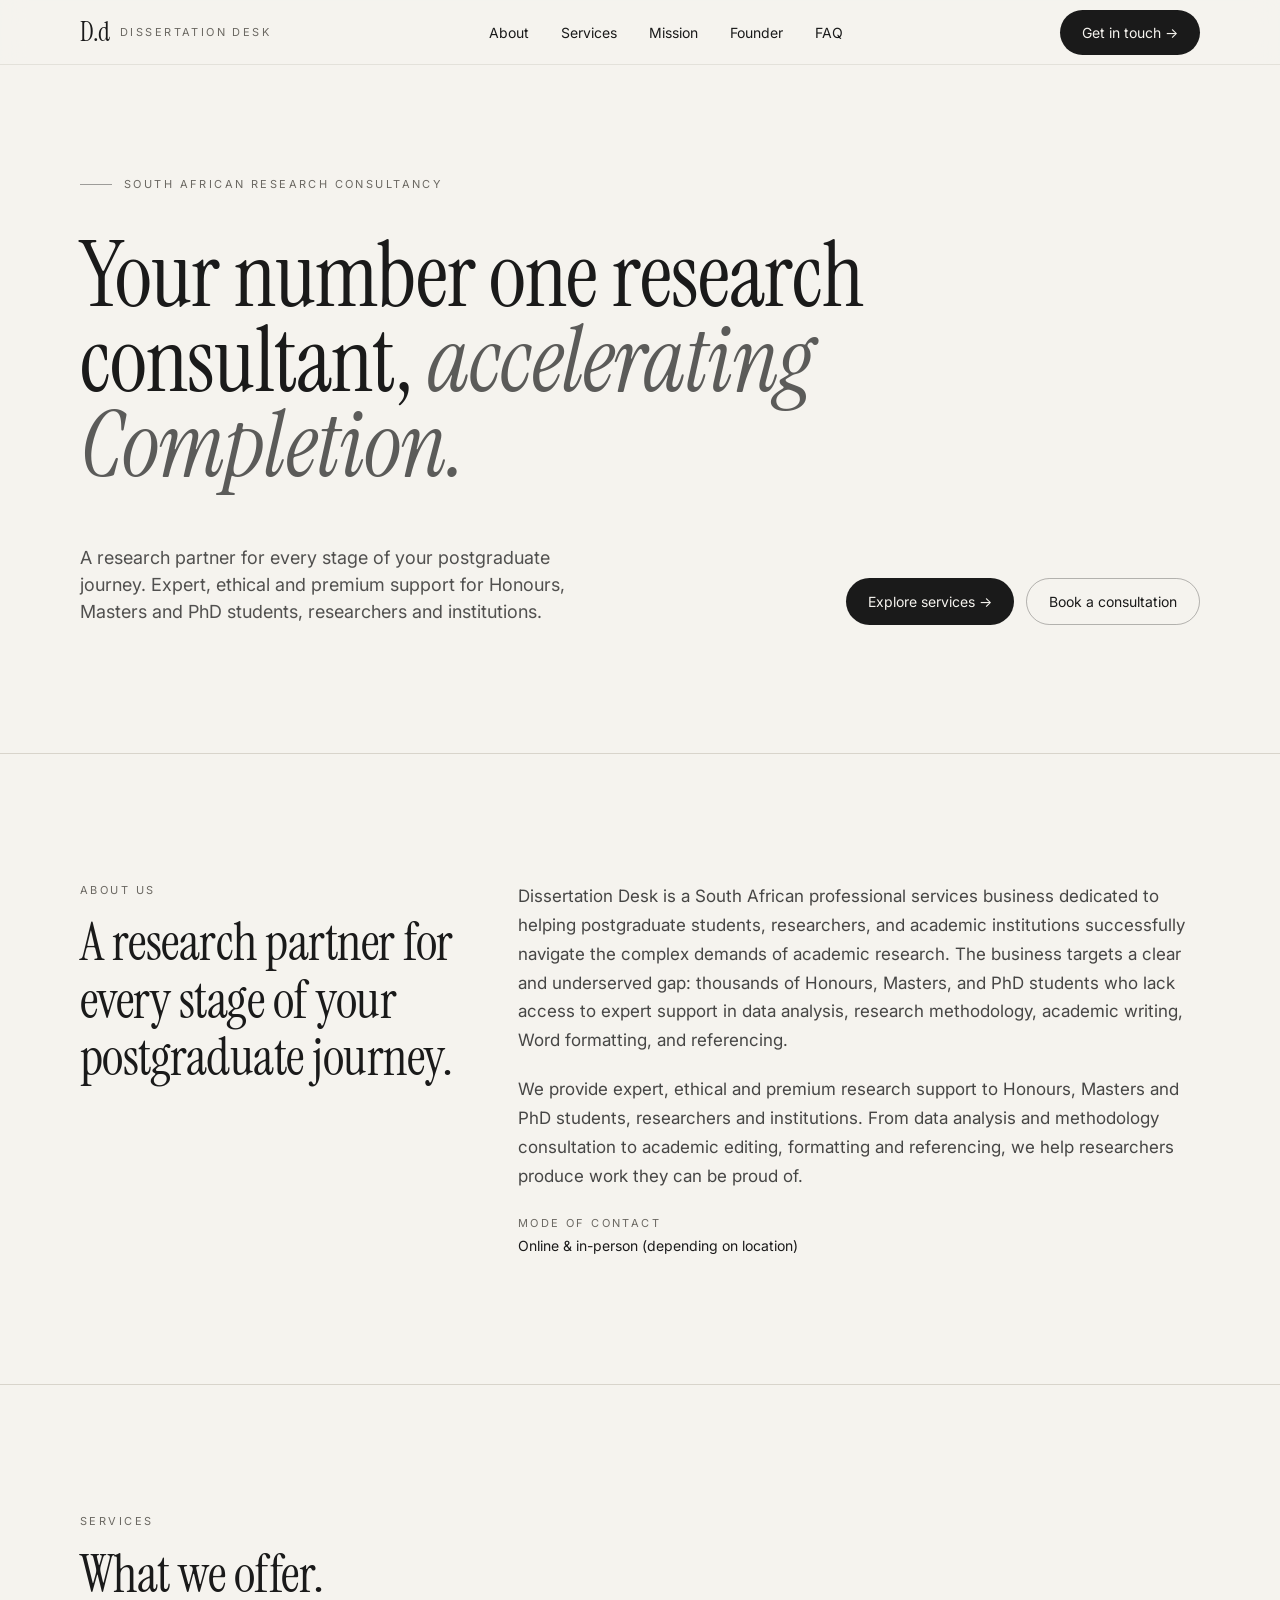
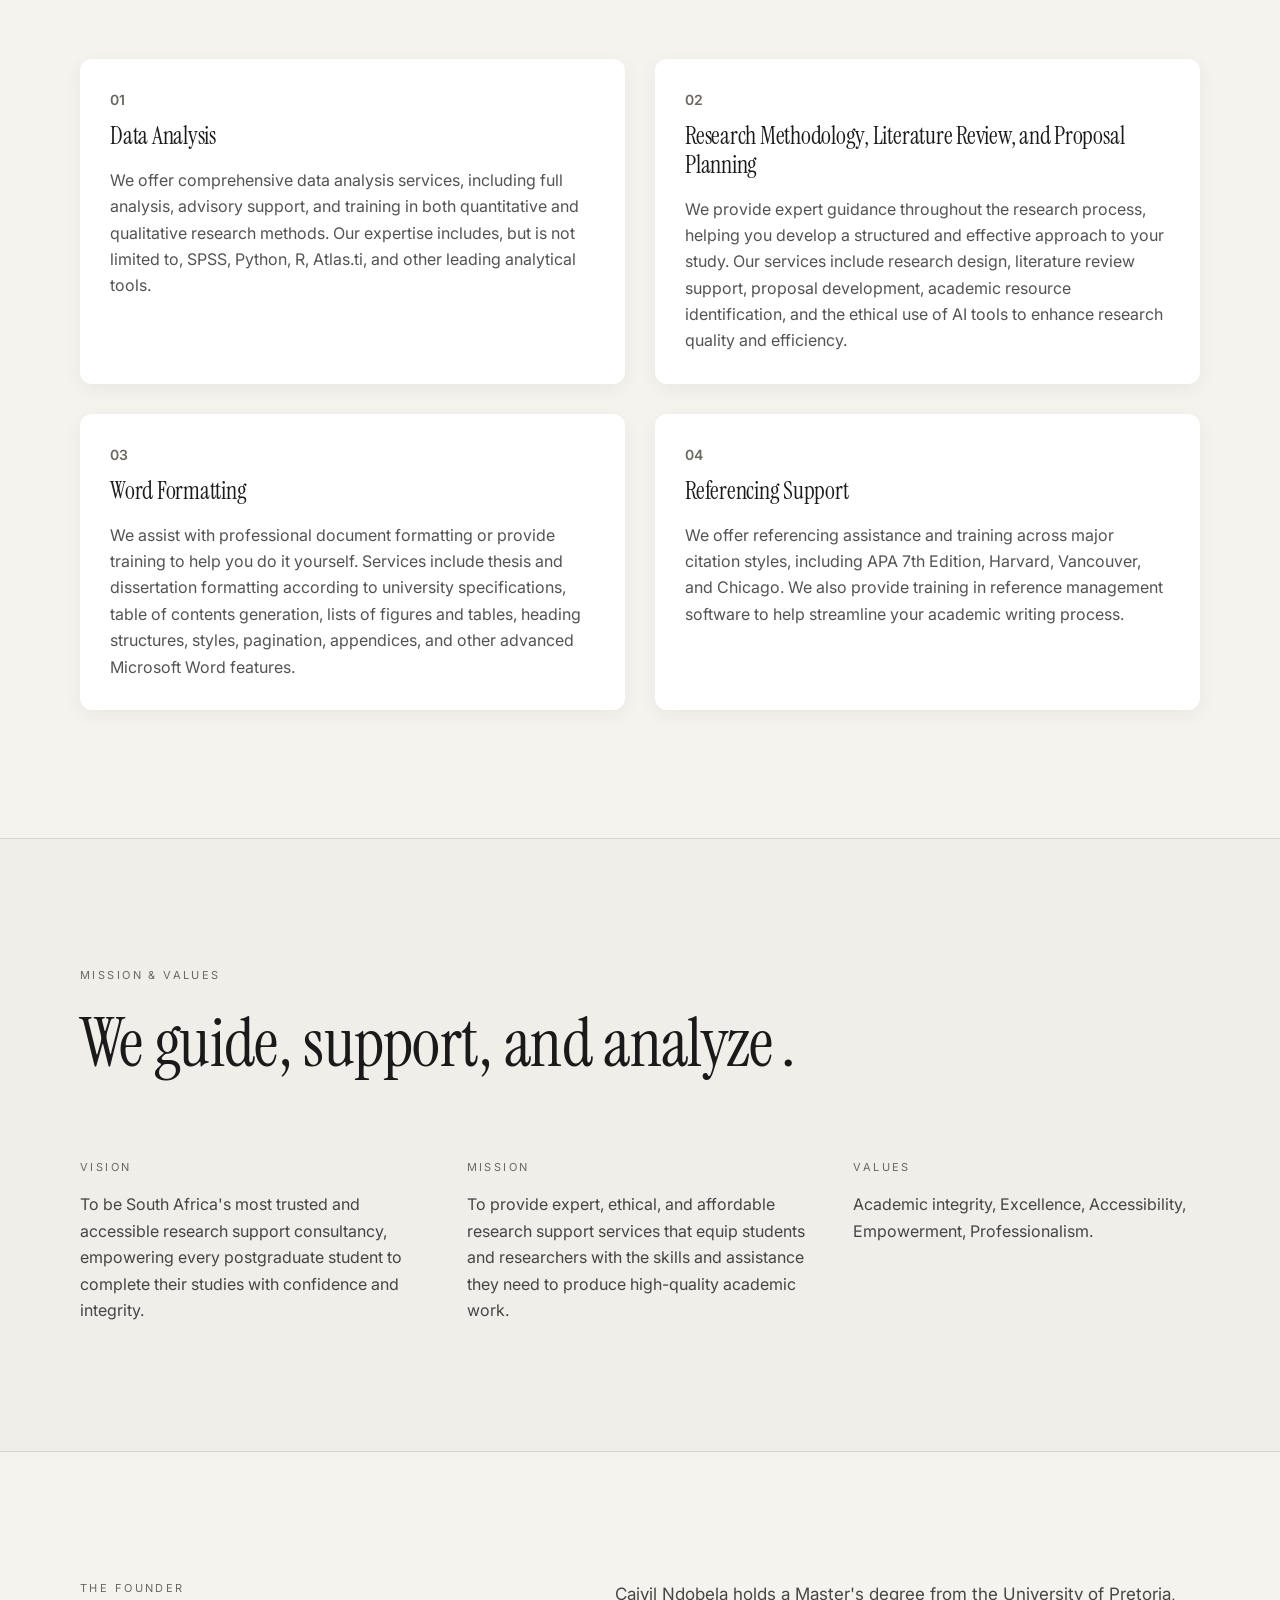
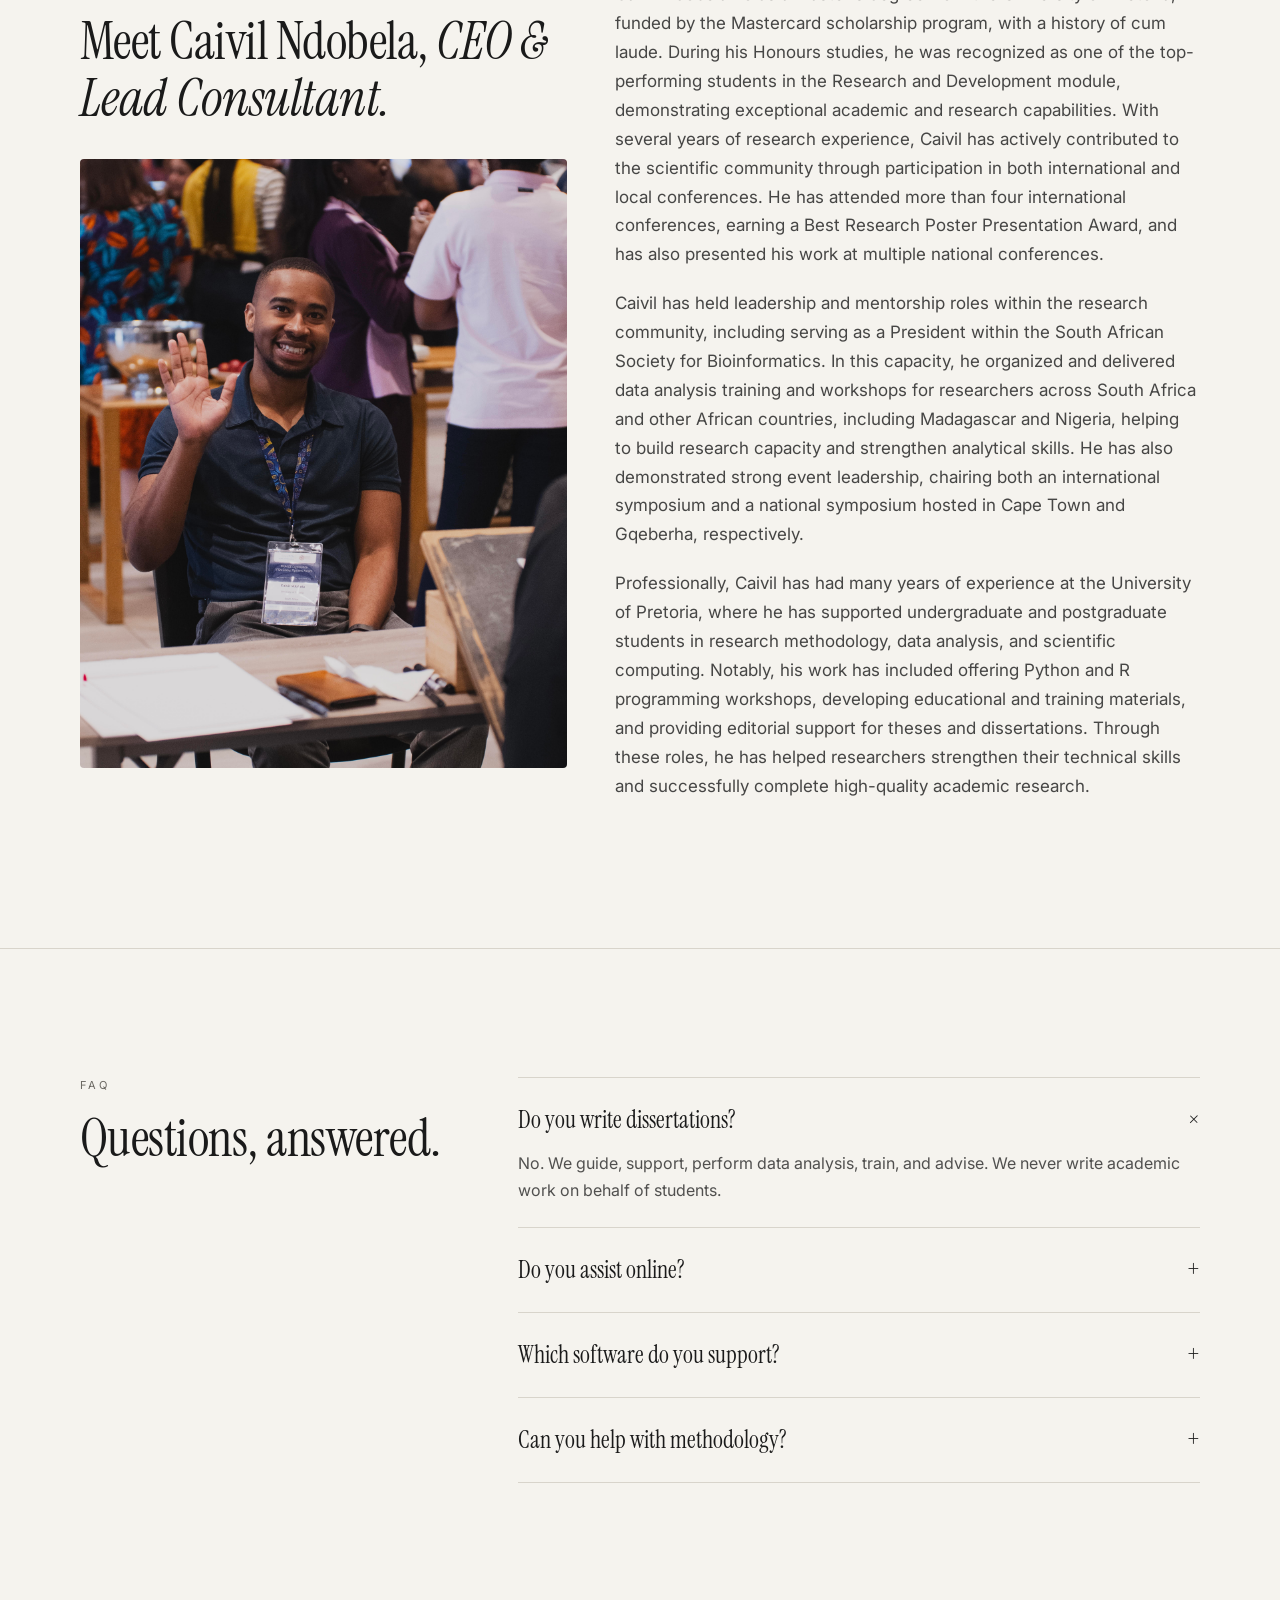
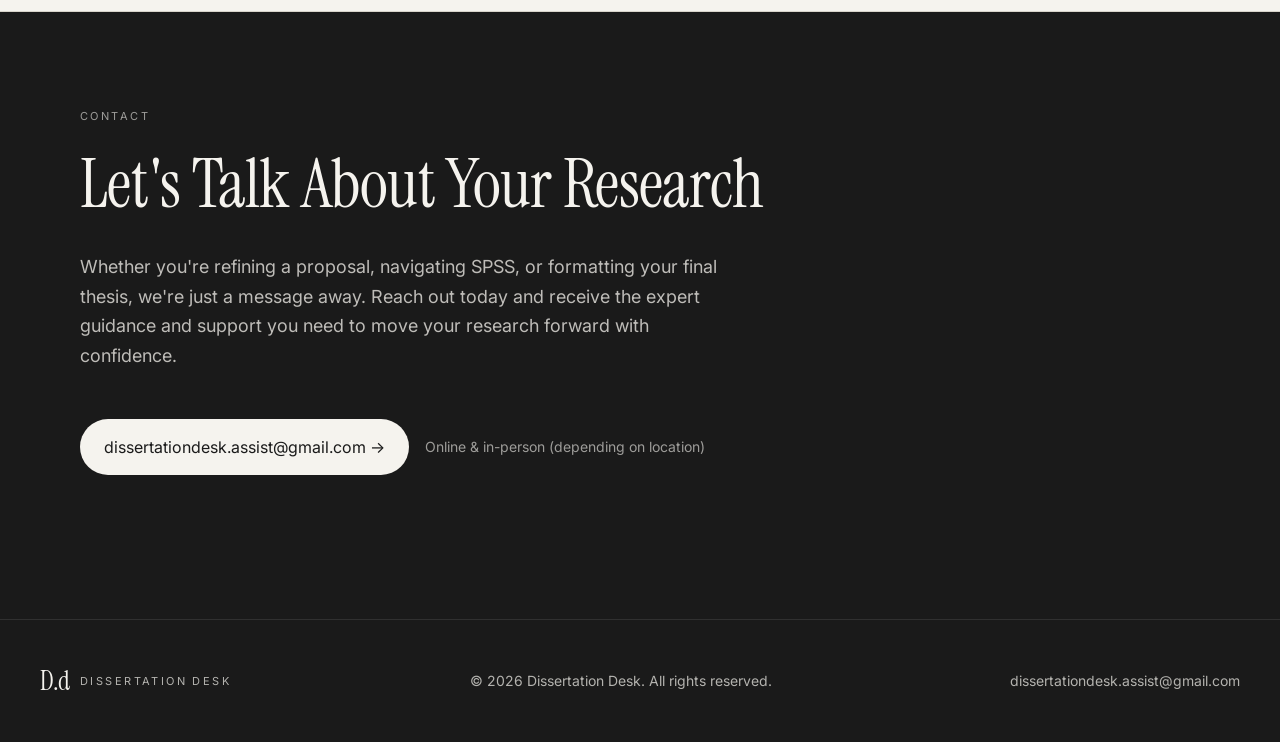
==== dissertation-desk.html @ 5c67026b "Add files via upload" ====
<!doctype html>
<html lang="en">
<head>
<meta charset="utf-8" />
<meta name="viewport" content="width=device-width,initial-scale=1" />
<title>Dissertation Desk | Research Consultancy</title>
<meta name="description" content="Your number one research consultant, accelerating Completion." />
<link rel="preconnect" href="https://fonts.googleapis.com">
<link rel="preconnect" href="https://fonts.gstatic.com" crossorigin>
<link href="https://fonts.googleapis.com/css2?family=Instrument+Serif:ital@0;1&family=Inter:wght@300;400;500;600&display=swap" rel="stylesheet">
<link rel="stylesheet" href="dissertation-desk.css" />
</head>
<body>
<header class="nav">
  <div class="container nav-inner">
    <a href="#top" class="brand"><span class="brand-mark">D.d</span><span class="brand-label">Dissertation Desk</span></a>
    <nav class="nav-links">
      <a href="#about">About</a><a href="#services">Services</a><a href="#mission">Mission</a><a href="#founder">Founder</a><a href="#faq">FAQ</a>
    </nav>
    <a href="#contact" class="btn btn-dark">Get in touch →</a>
  </div>
</header>

<main id="top">
  <section class="hero">
    <div class="container">
      <div class="eyebrow"><span class="rule"></span>South African Research Consultancy</div>
      <h1 class="display hero-title">Your number one research consultant, <em>accelerating Completion.</em></h1>
      <div class="hero-grid">
        <p class="lead">A research partner for every stage of your postgraduate journey. Expert, ethical and premium support for Honours, Masters and PhD students, researchers and institutions.</p>
        <div class="hero-cta">
          <a href="#services" class="btn btn-dark">Explore services →</a>
          <a href="#contact" class="btn btn-ghost">Book a consultation</a>
        </div>
      </div>
    </div>
  </section>


  <section id="about" class="section">
    <div class="container two-col">
      <div>
        <div class="eyebrow">About us</div>
        <h2 class="display section-title">A research partner for every stage of your postgraduate journey.</h2>
      </div>
      <div class="prose">
        <p>Dissertation Desk is a South African professional services business dedicated to helping postgraduate students, researchers, and academic institutions successfully navigate the complex demands of academic research. The business targets a clear and underserved gap: thousands of Honours, Masters, and PhD students who lack access to expert support in data analysis, research methodology, academic writing, Word formatting, and referencing.</p>
        <p>We provide expert, ethical and premium research support to Honours, Masters and PhD students, researchers and institutions. From data analysis and methodology consultation to academic editing, formatting and referencing, we help researchers produce work they can be proud of.</p>
        <div class="meta"><div class="eyebrow">Mode of contact</div><div>Online &amp; in-person (depending on location)</div></div>
      </div>
    </div>
  </section>

  <section id="services" class="section">
    <div class="container">
      <div class="eyebrow">Services</div>
      <h2 class="display section-title">What we offer.</h2>
      <div class="services">
        <article><span class="num">01</span><h3 class="display">Data Analysis</h3><p>We offer comprehensive data analysis services, including full analysis, advisory support, and training in both quantitative and qualitative research methods. Our expertise includes, but is not limited to, SPSS, Python, R, Atlas.ti, and other leading analytical tools.</p></article>
        <article><span class="num">02</span><h3 class="display">Research Methodology, Literature Review, and Proposal Planning</h3><p>We provide expert guidance throughout the research process, helping you develop a structured and effective approach to your study. Our services include research design, literature review support, proposal development, academic resource identification, and the ethical use of AI tools to enhance research quality and efficiency.</p></article>
        <article><span class="num">03</span><h3 class="display">Word Formatting</h3><p>We assist with professional document formatting or provide training to help you do it yourself. Services include thesis and dissertation formatting according to university specifications, table of contents generation, lists of figures and tables, heading structures, styles, pagination, appendices, and other advanced Microsoft Word features.</p></article>
        <article><span class="num">04</span><h3 class="display">Referencing Support</h3><p>We offer referencing assistance and training across major citation styles, including APA 7th Edition, Harvard, Vancouver, and Chicago. We also provide training in reference management software to help streamline your academic writing process.</p></article>
      </div>
    </div>
  </section>

  <section id="mission" class="section section-tint">
    <div class="container">
      <div class="eyebrow">Mission &amp; values</div>
      <h2 class="display mission-title">We guide, support, and analyze <em></em>.</h2>
      <div class="three-col">
        <div><div class="eyebrow">Vision</div><p>To be South Africa's most trusted and accessible research support consultancy, empowering every postgraduate student to complete their studies with confidence and integrity.</p></div>
        <div><div class="eyebrow">Mission</div><p>To provide expert, ethical, and affordable research support services that equip students and researchers with the skills and assistance they need to produce high-quality academic work.</p></div>
        <div><div class="eyebrow">Values</div><p>Academic integrity, Excellence, Accessibility, Empowerment, Professionalism.</p></div>
      </div>
    </div>
  </section>

  <section id="founder" class="section">
    <div class="container founder-grid">
      <div>
        <div class="eyebrow">The founder</div>
        <h2 class="display section-title">Meet Caivil Ndobela, <em>CEO &amp; Lead Consultant.</em></h2>
        <div class="founder-photo"><img src="caivil.jpg" alt="Caivil Ndobela" /></div>
      </div>
      <div class="prose">
        <p>Caivil Ndobela holds a Master's degree from the University of Pretoria, funded by the Mastercard scholarship program, with a history of cum laude. During his Honours studies, he was recognized as one of the top-performing students in the Research and Development module, demonstrating exceptional academic and research capabilities. With several years of research experience, Caivil has actively contributed to the scientific community through participation in both international and local conferences. He has attended more than four international conferences, earning a Best Research Poster Presentation Award, and has also presented his work at multiple national conferences.</p>
        <p>Caivil has held leadership and mentorship roles within the research community, including serving as a President within the South African Society for Bioinformatics. In this capacity, he organized and delivered data analysis training and workshops for researchers across South Africa and other African countries, including Madagascar and Nigeria, helping to build research capacity and strengthen analytical skills. He has also demonstrated strong event leadership, chairing both an international symposium and a national symposium hosted in Cape Town and Gqeberha, respectively.</p>
        <p>Professionally, Caivil has had many years of experience at the University of Pretoria, where he has supported undergraduate and postgraduate students in research methodology, data analysis, and scientific computing. Notably, his work has included offering Python and R programming workshops, developing educational and training materials, and providing editorial support for theses and dissertations. Through these roles, he has helped researchers strengthen their technical skills and successfully complete high-quality academic research.</p>
      </div>
    </div>
  </section>

  <section id="faq" class="section">
    <div class="container two-col">
      <div><div class="eyebrow">FAQ</div><h2 class="display section-title">Questions, answered.</h2></div>
      <div class="faq">
        <details open><summary>Do you write dissertations?</summary><p>No. We guide, support, perform data analysis, train, and advise. We never write academic work on behalf of students.</p></details>
        <details><summary>Do you assist online?</summary><p>Yes. We support researchers throughout South Africa and internationally through online consultations.</p></details>
        <details><summary>Which software do you support?</summary><p>SPSS, Python, R, Atlas.ti, Excel, and other research tools.</p></details>
        <details><summary>Can you help with methodology?</summary><p>Yes. We assist with research design, proposal planning, literature reviews, and methodological decisions.</p></details>
      </div>
    </div>
  </section>

  <section id="contact" class="contact">
    <div class="container">
      <div class="eyebrow light">Contact</div>
      <h2 class="display contact-title">Let's Talk About Your Research</h2>
      <p class="contact-lead">Whether you're refining a proposal, navigating SPSS, or formatting your final thesis, we're just a message away. Reach out today and receive the expert guidance and support you need to move your research forward with confidence.</p>
      <div class="contact-cta">
        <a class="btn btn-cream" href="mailto:dissertationdesk.assist@gmail.com">dissertationdesk.assist@gmail.com →</a>
        <span class="muted">Online &amp; in-person (depending on location)</span>
      </div>
    </div>
  </section>
</main>

<footer class="footer">
  <div class="container footer-inner">
    <div class="brand"><span class="brand-mark light">D.d</span><span class="brand-label light">Dissertation Desk</span></div>
    <div>© <span id="y"></span> Dissertation Desk. All rights reserved.</div>
    <a href="mailto:dissertationdesk.assist@gmail.com">dissertationdesk.assist@gmail.com</a>
  </div>
</footer>
<script>document.getElementById('y').textContent=new Date().getFullYear();</script>
</body>
</html>
---- dissertation-desk.css ----
:root{
  --cream:#f5f3ee;
  --ink:#1a1a1a;
  --muted:#6b6862;
  --rule:#d8d4cb;
}
*{box-sizing:border-box;margin:0;padding:0;border-color:var(--rule)}
html{scroll-behavior:smooth}
body{font-family:"Inter",system-ui,sans-serif;background:var(--cream);color:var(--ink);-webkit-font-smoothing:antialiased;line-height:1.5}
.display{font-family:"Instrument Serif",Georgia,serif;font-weight:400;letter-spacing:-0.01em}
.container{max-width:1200px;margin:0 auto;padding:0 24px}
@media(min-width:1024px){.container{padding:0 40px}}

.eyebrow{font-size:11px;letter-spacing:0.22em;text-transform:uppercase;color:var(--muted);display:flex;align-items:center;gap:12px}
.eyebrow.light{color:rgba(245,243,238,.6)}
.eyebrow .rule{display:inline-block;height:1px;width:32px;background:rgba(26,26,26,.4)}

a{color:inherit;text-decoration:none}
.btn{display:inline-flex;align-items:center;gap:8px;padding:12px 22px;border-radius:999px;font-size:14px;transition:opacity .2s,background .2s}
.btn-dark{background:var(--ink);color:var(--cream)}
.btn-dark:hover{opacity:.9}
.btn-ghost{border:1px solid rgba(26,26,26,.3)}
.btn-ghost:hover{background:rgba(26,26,26,.05)}
.btn-cream{background:var(--cream);color:var(--ink);padding:16px 24px;font-size:16px}

.nav{position:fixed;top:0;left:0;right:0;z-index:50;background:rgba(245,243,238,.75);backdrop-filter:blur(12px);border-bottom:1px solid rgba(216,212,203,.6)}
.nav-inner{height:64px;display:flex;align-items:center;justify-content:space-between}
.brand{display:flex;align-items:center;gap:10px}
.brand-mark{font-family:"Instrument Serif",serif;font-size:26px;line-height:1}
.brand-mark.light{color:var(--cream)}
.brand-label{font-size:11px;letter-spacing:0.22em;text-transform:uppercase;color:var(--muted)}
.brand-label.light{color:rgba(245,243,238,.7)}
.nav-links{display:none;gap:32px;font-size:14px}
.nav-links a:hover{opacity:.6}
@media(min-width:768px){.nav-links{display:flex}}

.hero{padding:144px 0 96px;border-bottom:1px solid var(--rule)}
@media(min-width:1024px){.hero{padding:176px 0 128px}}
.hero-title{font-size:clamp(44px,7vw,104px);line-height:.95;max-width:1000px;margin-top:40px}
.hero-title em{font-style:italic;color:rgba(26,26,26,.7)}
.hero-grid{margin-top:56px;display:grid;gap:40px;align-items:end}
@media(min-width:768px){.hero-grid{grid-template-columns:1fr 1fr}}
.lead{font-size:18px;color:rgba(26,26,26,.75);max-width:560px}
.hero-cta{display:flex;flex-wrap:wrap;gap:12px;justify-self:start}
@media(min-width:768px){.hero-cta{justify-self:end}}

.marquee{display:flex;flex-wrap:wrap;gap:24px 40px;align-items:center;justify-content:space-between;padding:24px;border-bottom:1px solid var(--rule)}
.marquee .tool{font-size:24px;color:rgba(26,26,26,.85)}

.section{padding:96px 0;border-bottom:1px solid var(--rule)}
@media(min-width:1024px){.section{padding:128px 0}}
.section-tint{background:rgba(26,26,26,.02)}
.section-title{font-size:40px;line-height:1.1;margin-top:16px}
@media(min-width:1024px){.section-title{font-size:52px}}
.two-col{display:grid;gap:48px}
@media(min-width:768px){.two-col{grid-template-columns:4fr 7fr}}
.prose p{font-size:17px;color:rgba(26,26,26,.8);line-height:1.7;margin-bottom:20px}
.prose .meta{margin-top:24px;font-size:14px}
.prose .meta .eyebrow{margin-bottom:4px}

.services{
    margin-top:56px;
    display:grid;
    grid-template-columns:repeat(2, 1fr);
    gap:30px;
}

.services article{
    background:#fff;
    padding:30px;
    border:none;
    border-radius:12px;
    box-shadow:0 5px 20px rgba(0,0,0,.05);
    transition:transform .2s ease;
}

.services article:hover{
    transform:translateY(-5px);
}

.services .num{
    display:block;
    margin-bottom:12px;
    font-size:14px;
    font-weight:600;
    color:var(--muted);
}

.services h3{
    font-size:24px;
    line-height:1.2;
    margin-bottom:16px;
}

.services p{
    color:rgba(26,26,26,.75);
    line-height:1.65;
}

@media(max-width:768px){
    .services{
        grid-template-columns:1fr;
    }
}

.mission-title{font-size:44px;line-height:1.05;max-width:900px;margin-top:24px}
@media(min-width:1024px){.mission-title{font-size:68px}}
.mission-title em{font-style:italic;color:rgba(26,26,26,.7)}
.three-col{margin-top:80px;display:grid;gap:40px}
@media(min-width:768px){.three-col{grid-template-columns:repeat(3,1fr)}}
.three-col p,.three-col li{color:rgba(26,26,26,.8);line-height:1.65;margin-top:16px}
.three-col ul{list-style:none;margin-top:16px}
.three-col ul li{margin-top:6px}

.founder-grid{display:grid;gap:48px;align-items:start}
@media(min-width:768px){.founder-grid{grid-template-columns:5fr 6fr}}
.founder-photo{margin-top:32px;aspect-ratio:4/5;overflow:hidden;border-radius:4px;background:#eee}
.founder-photo img{width:100%;height:100%;object-fit:cover;display:block}

.faq details{border-top:1px solid var(--rule);padding:24px 0}
.faq details:last-child{border-bottom:1px solid var(--rule)}
.faq summary{font-family:"Instrument Serif",serif;font-size:24px;cursor:pointer;list-style:none;display:flex;justify-content:space-between;align-items:center}
.faq summary::-webkit-details-marker{display:none}
.faq summary::after{content:"+";font-size:24px;transition:transform .2s}
.faq details[open] summary::after{transform:rotate(45deg)}
.faq details p{margin-top:12px;color:rgba(26,26,26,.75);line-height:1.65}

.contact{padding:96px 0 144px;background:var(--ink);color:var(--cream)}
.contact-title{font-size:44px;line-height:1.05;margin-top:24px;max-width:900px}
@media(min-width:1024px){.contact-title{font-size:68px}}
.contact-lead{margin-top:32px;max-width:640px;color:rgba(245,243,238,.75);font-size:18px;line-height:1.65}
.contact-cta{margin-top:48px;display:flex;flex-direction:column;gap:16px;align-items:flex-start}
@media(min-width:640px){.contact-cta{flex-direction:row;align-items:center}}
.muted{color:rgba(245,243,238,.6);font-size:14px}

.footer{background:var(--ink);color:rgba(245,243,238,.7);border-top:1px solid rgba(245,243,238,.1)}
.footer-inner{padding:48px 0;display:flex;flex-direction:column;gap:24px;align-items:flex-start;justify-content:space-between;font-size:14px}
@media(min-width:768px){.footer-inner{flex-direction:row;align-items:center}}
.footer a:hover{color:var(--cream)}
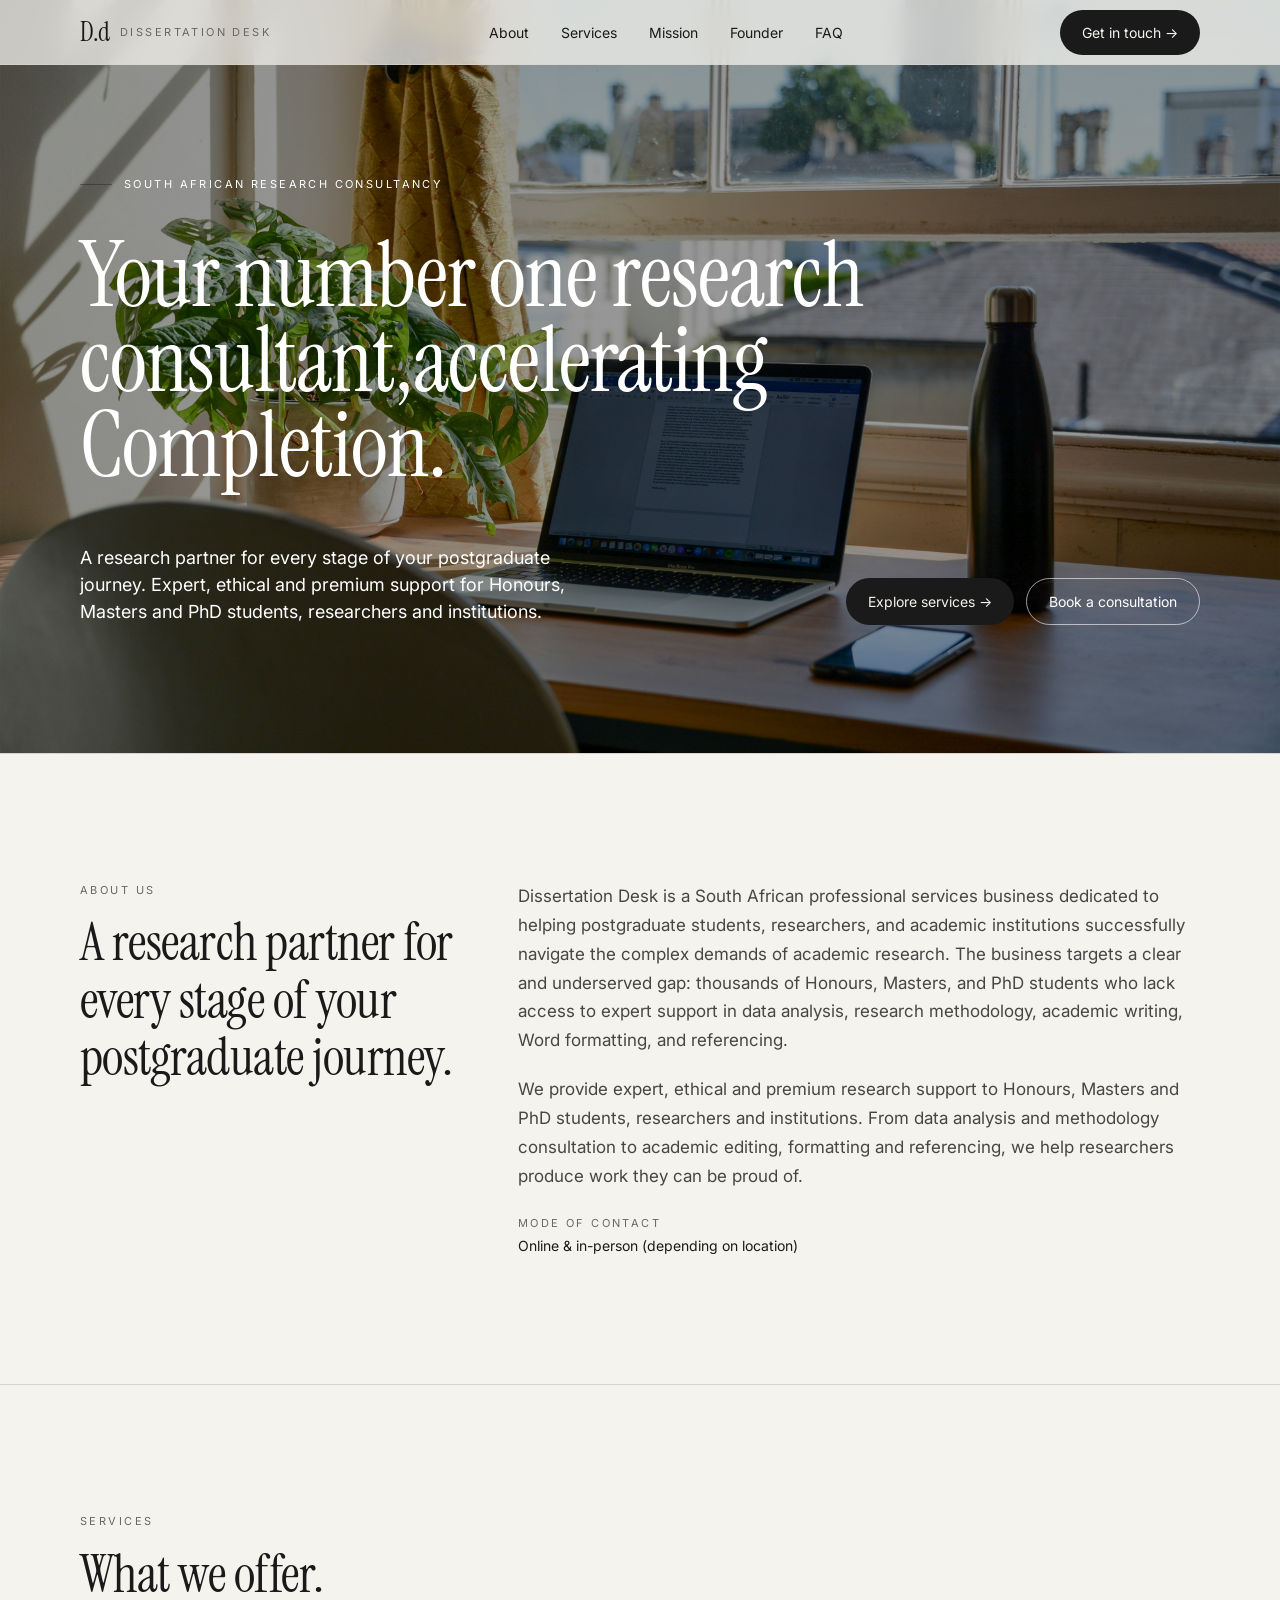
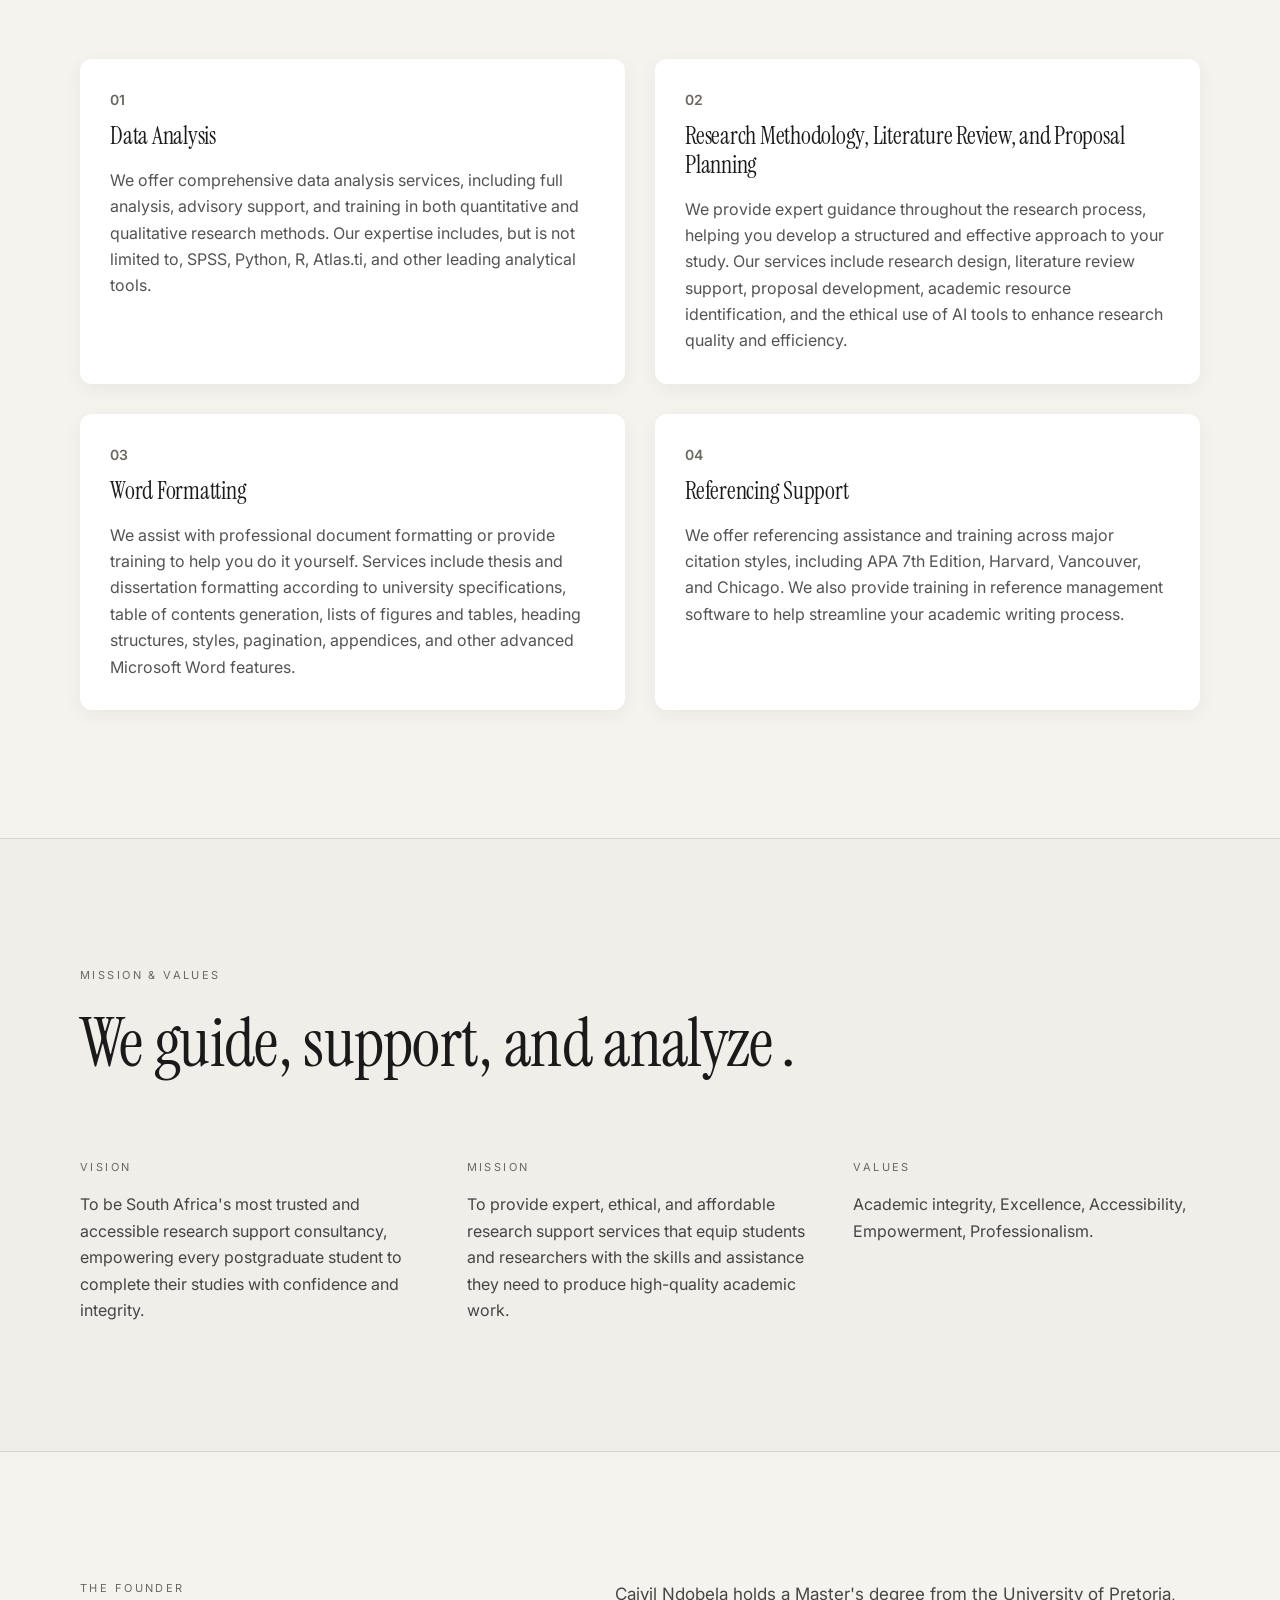
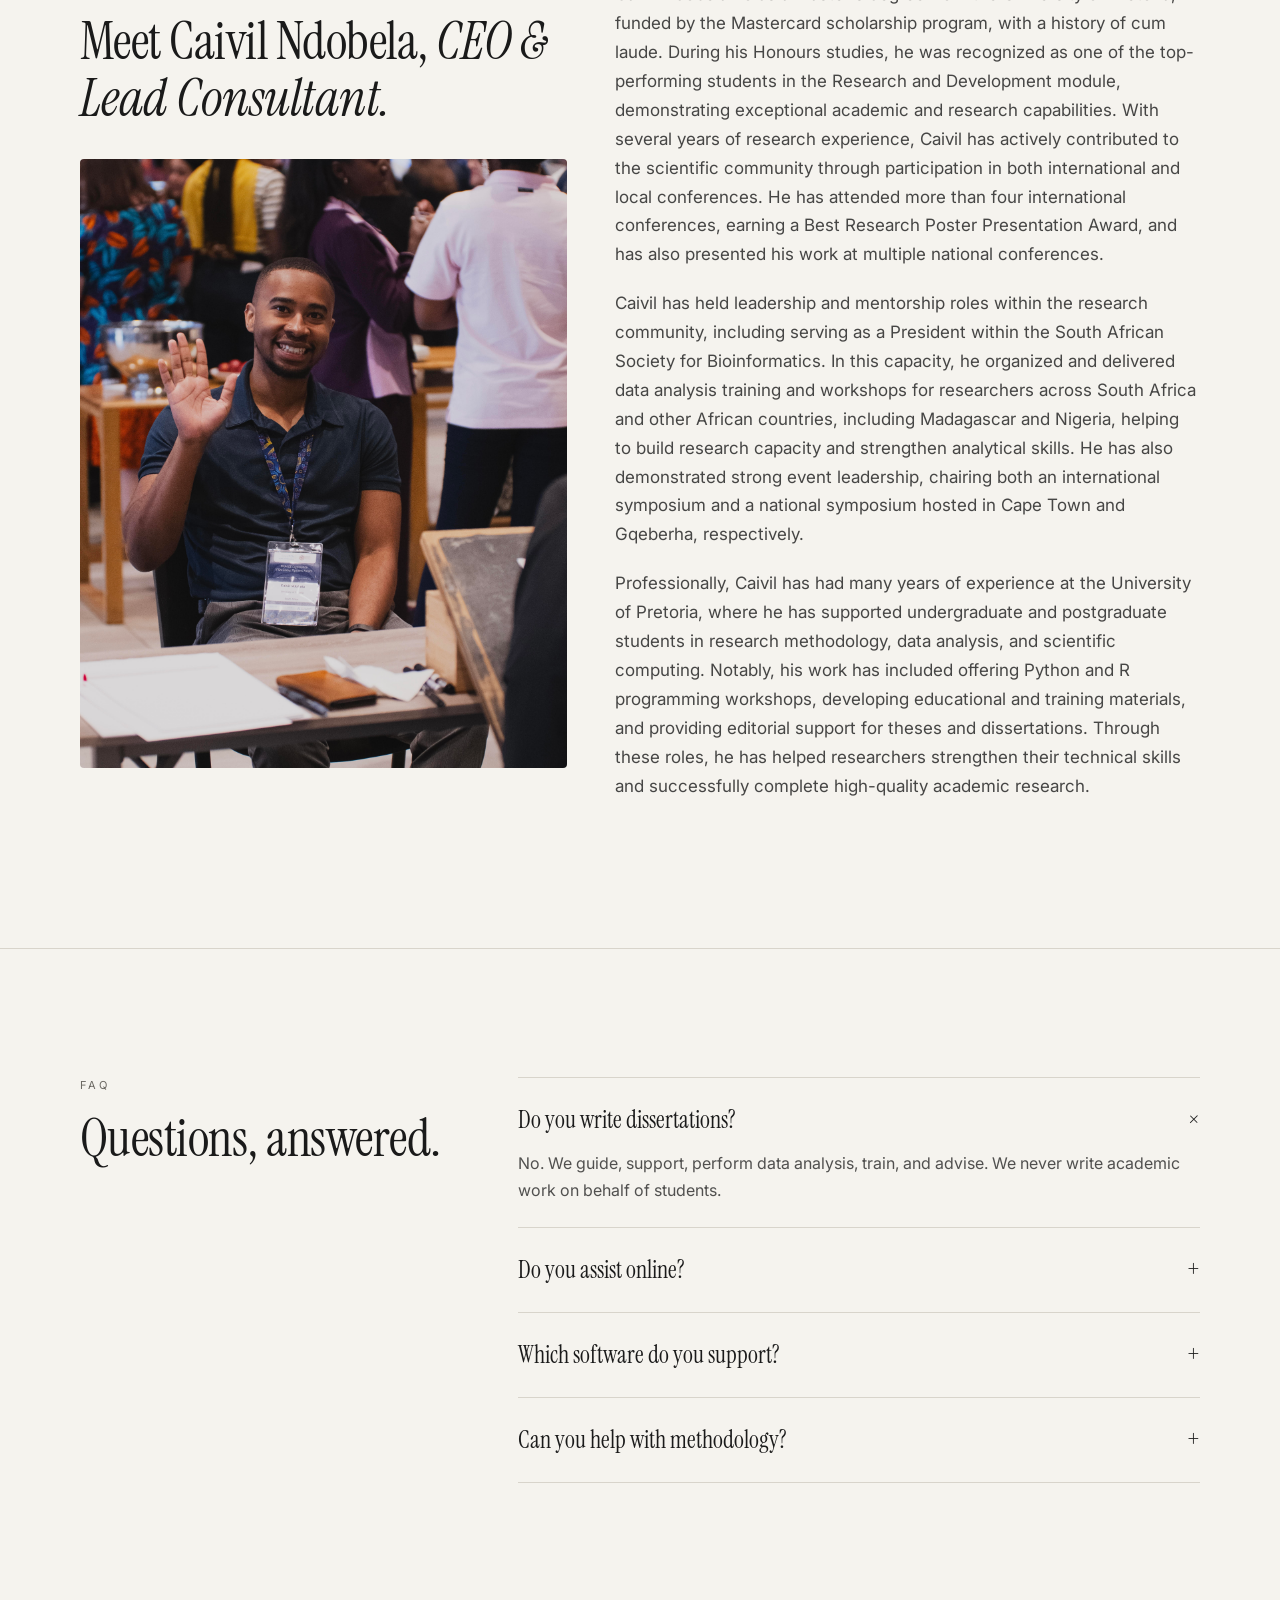
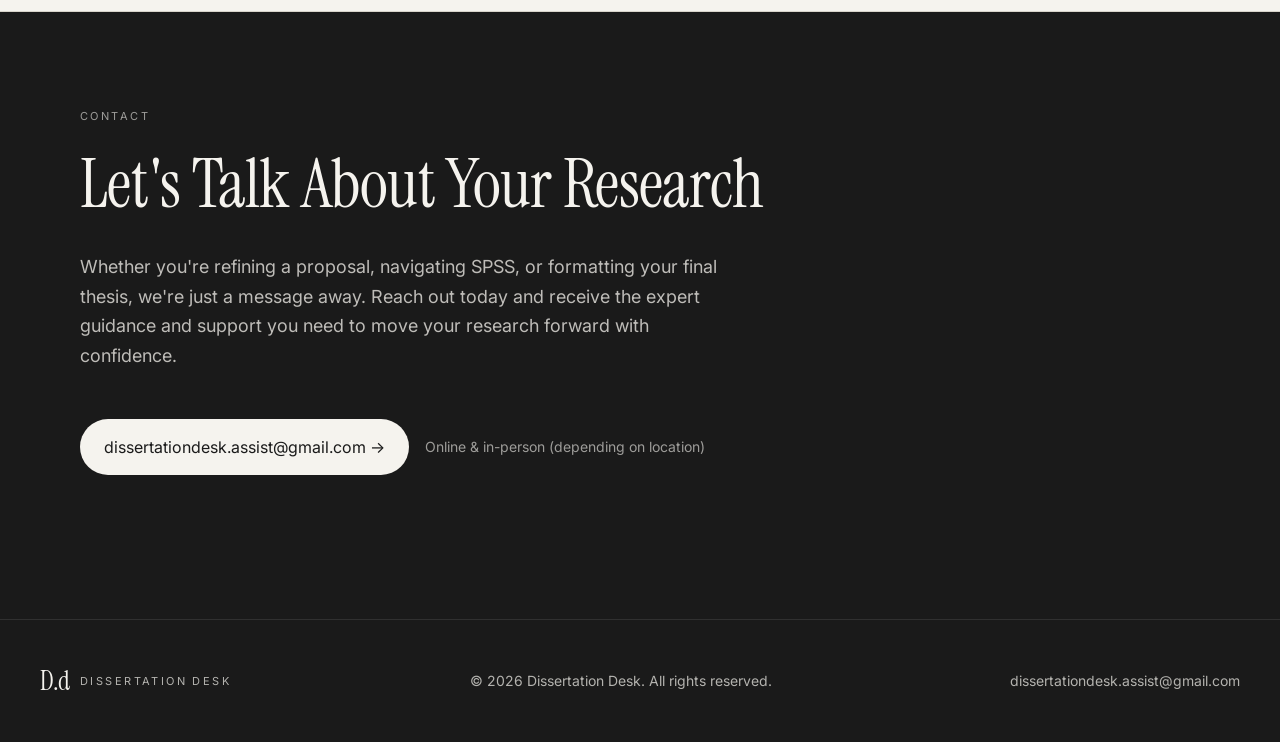
==== commit 2121cbcb: "Add files via upload" ====
--- a/dissertation-desk.html
+++ b/dissertation-desk.html
@@ -25,7 +25,7 @@
   <section class="hero">
     <div class="container">
       <div class="eyebrow"><span class="rule"></span>South African Research Consultancy</div>
-      <h1 class="display hero-title">Your number one research consultant, <em>accelerating Completion.</em></h1>
+      <h1 class="display hero-title">Your number one research consultant,accelerating Completion.</em></h1>
       <div class="hero-grid">
         <p class="lead">A research partner for every stage of your postgraduate journey. Expert, ethical and premium support for Honours, Masters and PhD students, researchers and institutions.</p>
         <div class="hero-cta">
--- a/dissertation-desk.css
+++ b/dissertation-desk.css
@@ -19,7 +19,10 @@
 .btn{display:inline-flex;align-items:center;gap:8px;padding:12px 22px;border-radius:999px;font-size:14px;transition:opacity .2s,background .2s}
 .btn-dark{background:var(--ink);color:var(--cream)}
 .btn-dark:hover{opacity:.9}
-.btn-ghost{border:1px solid rgba(26,26,26,.3)}
+.hero .btn-ghost{
+  border:1px solid rgba(255,255,255,0.6);
+  color:#ffffff;
+}
 .btn-ghost:hover{background:rgba(26,26,26,.05)}
 .btn-cream{background:var(--cream);color:var(--ink);padding:16px 24px;font-size:16px}
 
@@ -34,8 +37,31 @@
 .nav-links a:hover{opacity:.6}
 @media(min-width:768px){.nav-links{display:flex}}
 
-.hero{padding:144px 0 96px;border-bottom:1px solid var(--rule)}
+.hero{
+  padding:144px 0 96px;
+  border-bottom:1px solid var(--rule);
+  position:relative;
+  background-image:url('desk.jpg');
+  background-size:cover;
+  background-position:center 60%;
+  background-repeat:no-repeat;
+}
 @media(min-width:1024px){.hero{padding:176px 0 128px}}
+
+/* Dark overlay to dim the background image */
+.hero::before{
+  content:'';
+  position:absolute;
+  inset:0;
+  background:rgba(0,0,0,0.4);
+  pointer-events:none;
+}
+
+/* Ensure hero content sits above the overlay */
+.hero .container{
+  position:relative;
+  z-index:1;
+}
 .hero-title{font-size:clamp(44px,7vw,104px);line-height:.95;max-width:1000px;margin-top:40px}
 .hero-title em{font-style:italic;color:rgba(26,26,26,.7)}
 .hero-grid{margin-top:56px;display:grid;gap:40px;align-items:end}
@@ -137,3 +163,9 @@
 .footer-inner{padding:48px 0;display:flex;flex-direction:column;gap:24px;align-items:flex-start;justify-content:space-between;font-size:14px}
 @media(min-width:768px){.footer-inner{flex-direction:row;align-items:center}}
 .footer a:hover{color:var(--cream)}
+
+.hero .eyebrow,
+.hero .hero-title,
+.hero .lead {
+  color: #ffffff;
+}
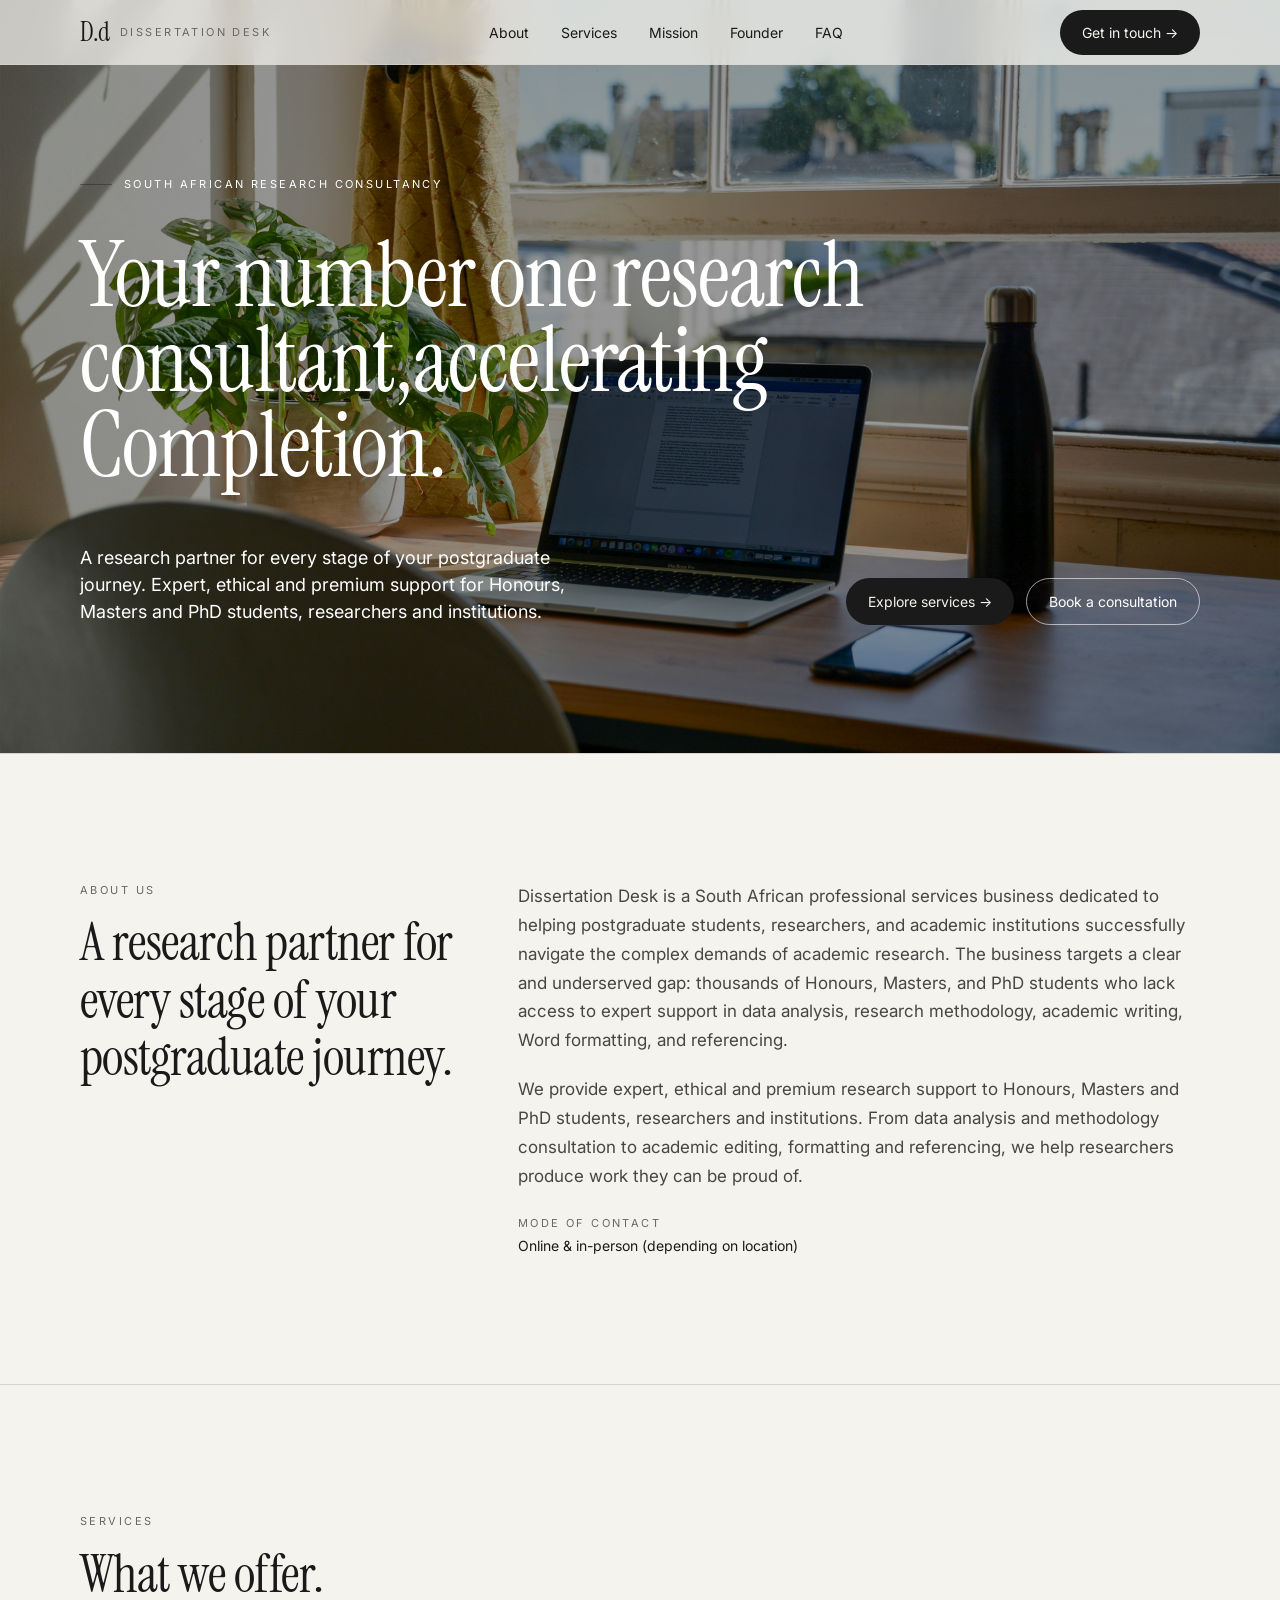
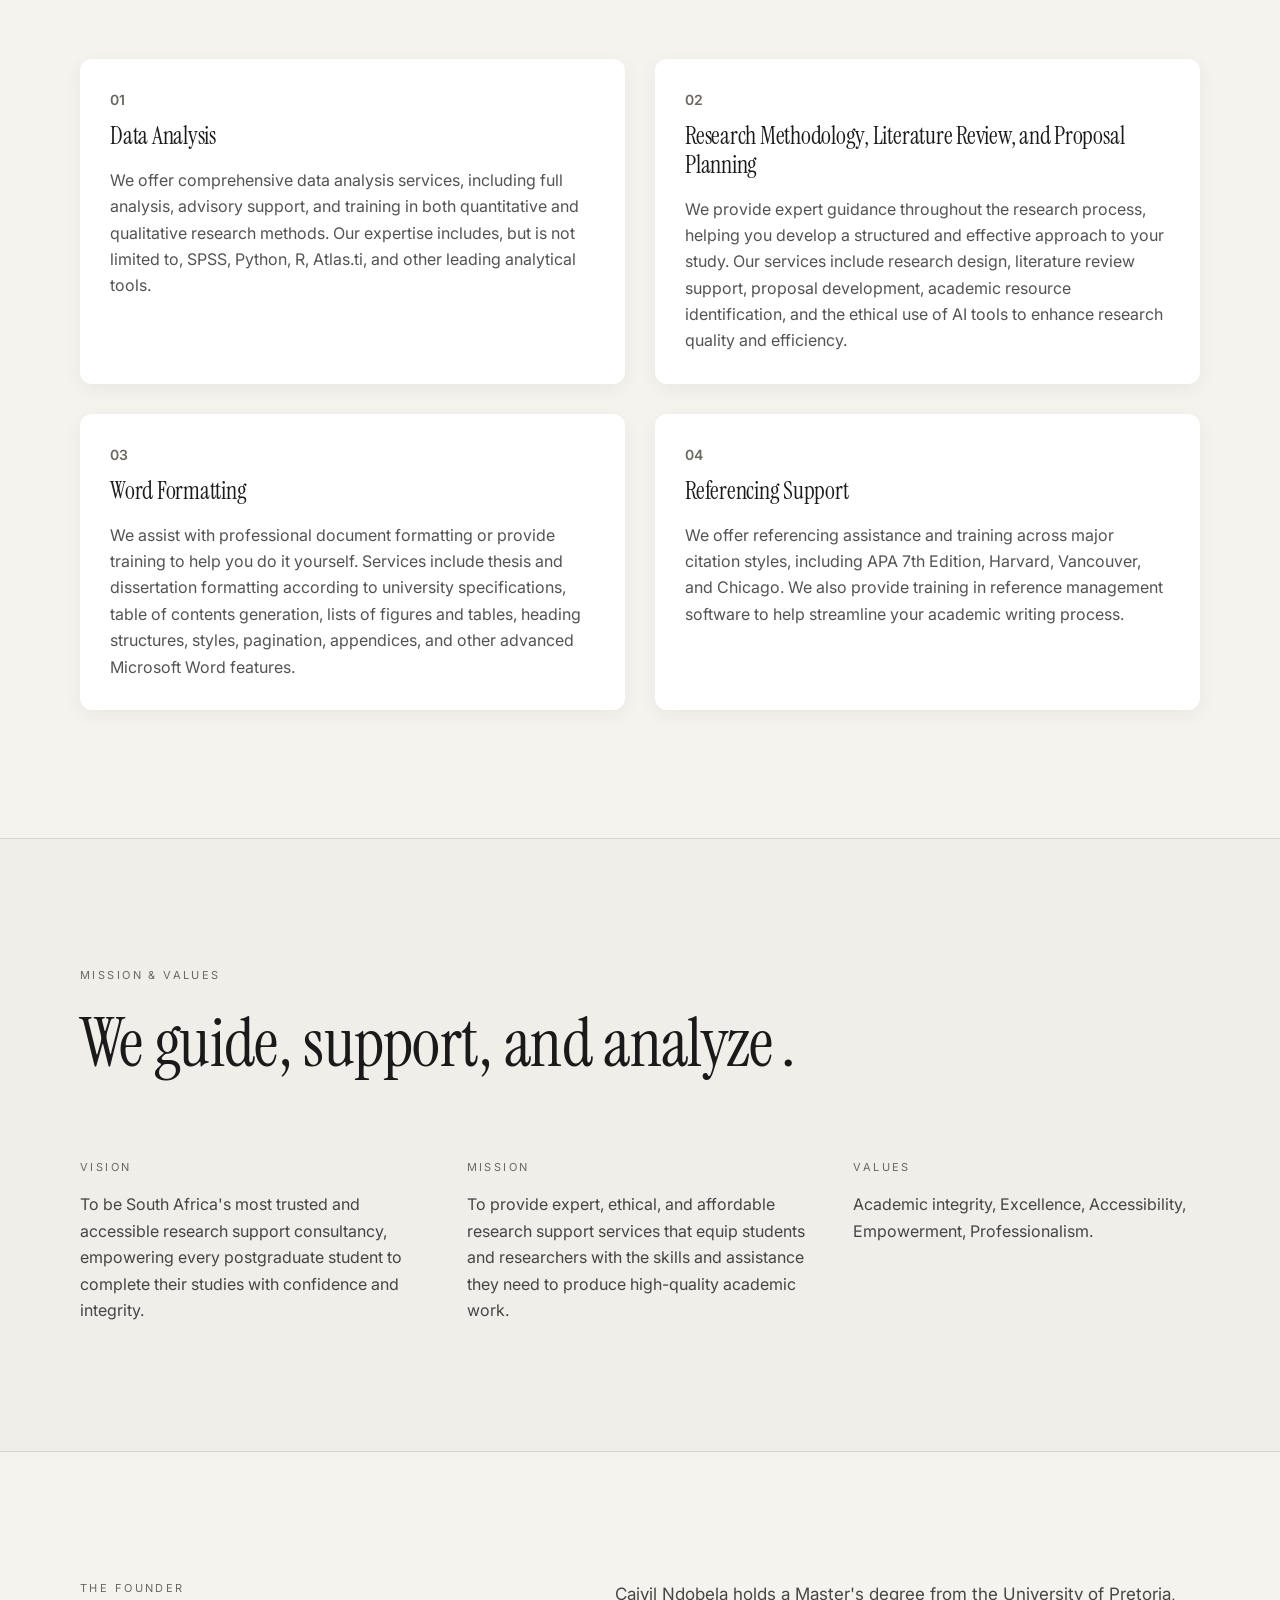
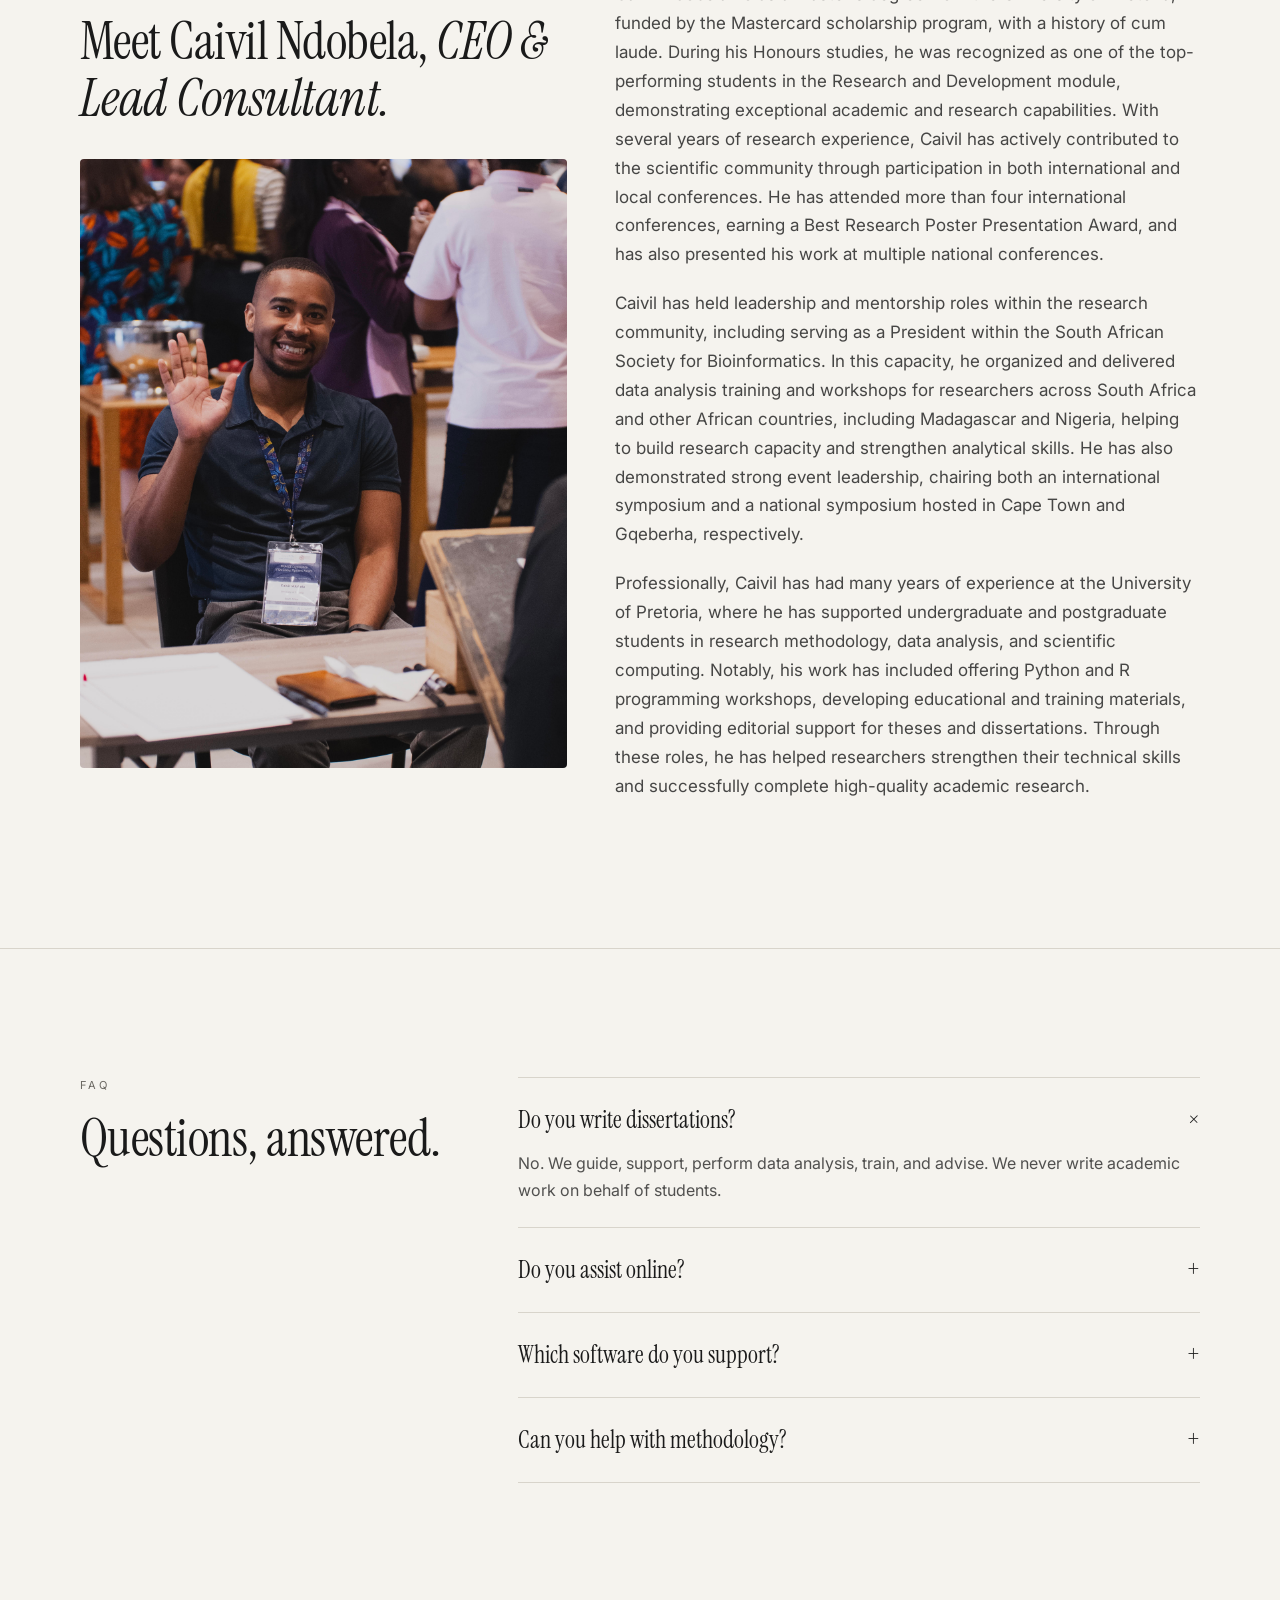
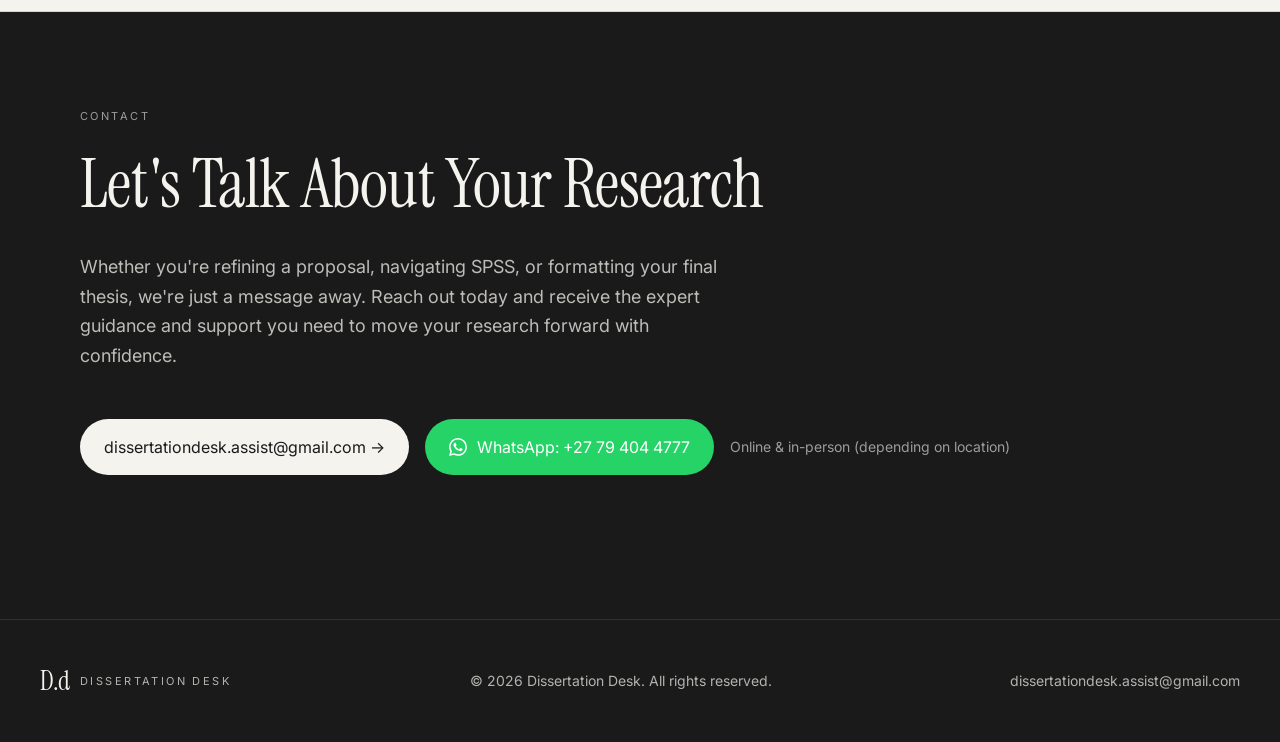
==== commit 24e70955: "Add files via upload" ====
--- a/dissertation-desk.html
+++ b/dissertation-desk.html
@@ -110,6 +110,10 @@
       <p class="contact-lead">Whether you're refining a proposal, navigating SPSS, or formatting your final thesis, we're just a message away. Reach out today and receive the expert guidance and support you need to move your research forward with confidence.</p>
       <div class="contact-cta">
         <a class="btn btn-cream" href="mailto:dissertationdesk.assist@gmail.com">dissertationdesk.assist@gmail.com →</a>
+        <a class="btn btn-whatsapp" href="https://wa.me/27794044777" target="_blank" rel="noopener noreferrer">
+          <svg xmlns="http://www.w3.org/2000/svg" width="18" height="18" viewBox="0 0 24 24" fill="currentColor"><path d="M17.472 14.382c-.297-.149-1.758-.867-2.03-.967-.273-.099-.471-.148-.67.15-.197.297-.767.966-.94 1.164-.173.199-.347.223-.644.075-.297-.15-1.255-.463-2.39-1.475-.883-.788-1.48-1.761-1.653-2.059-.173-.297-.018-.458.13-.606.134-.133.298-.347.446-.52.149-.174.198-.298.298-.497.099-.198.05-.371-.025-.52-.075-.149-.669-1.612-.916-2.207-.242-.579-.487-.5-.669-.51-.173-.008-.371-.01-.57-.01-.198 0-.52.074-.792.372-.272.297-1.04 1.016-1.04 2.479 0 1.462 1.065 2.875 1.213 3.074.149.198 2.096 3.2 5.077 4.487.709.306 1.262.489 1.694.625.712.227 1.36.195 1.871.118.571-.085 1.758-.719 2.006-1.413.248-.694.248-1.289.173-1.413-.074-.124-.272-.198-.57-.347m-5.421 7.403h-.004a9.87 9.87 0 01-5.031-1.378l-.361-.214-3.741.982.998-3.648-.235-.374a9.86 9.86 0 01-1.51-5.26c.001-5.45 4.436-9.884 9.888-9.884 2.64 0 5.122 1.03 6.988 2.898a9.825 9.825 0 012.893 6.994c-.003 5.45-4.437 9.884-9.885 9.884m8.413-18.297A11.815 11.815 0 0012.05 0C5.495 0 .16 5.335.157 11.892c0 2.096.547 4.142 1.588 5.945L.057 24l6.305-1.654a11.882 11.882 0 005.683 1.448h.005c6.554 0 11.89-5.335 11.893-11.893a11.821 11.821 0 00-3.48-8.413z"/></svg>
+          WhatsApp: +27 79 404 4777
+        </a>
         <span class="muted">Online &amp; in-person (depending on location)</span>
       </div>
     </div>
--- a/dissertation-desk.css
+++ b/dissertation-desk.css
@@ -156,7 +156,9 @@
 @media(min-width:1024px){.contact-title{font-size:68px}}
 .contact-lead{margin-top:32px;max-width:640px;color:rgba(245,243,238,.75);font-size:18px;line-height:1.65}
 .contact-cta{margin-top:48px;display:flex;flex-direction:column;gap:16px;align-items:flex-start}
-@media(min-width:640px){.contact-cta{flex-direction:row;align-items:center}}
+@media(min-width:640px){.contact-cta{flex-direction:row;align-items:center;flex-wrap:wrap}}
+.btn-whatsapp{background:#25D366;color:#fff;padding:16px 24px;font-size:16px;gap:10px}
+.btn-whatsapp:hover{opacity:.9}
 .muted{color:rgba(245,243,238,.6);font-size:14px}
 
 .footer{background:var(--ink);color:rgba(245,243,238,.7);border-top:1px solid rgba(245,243,238,.1)}
